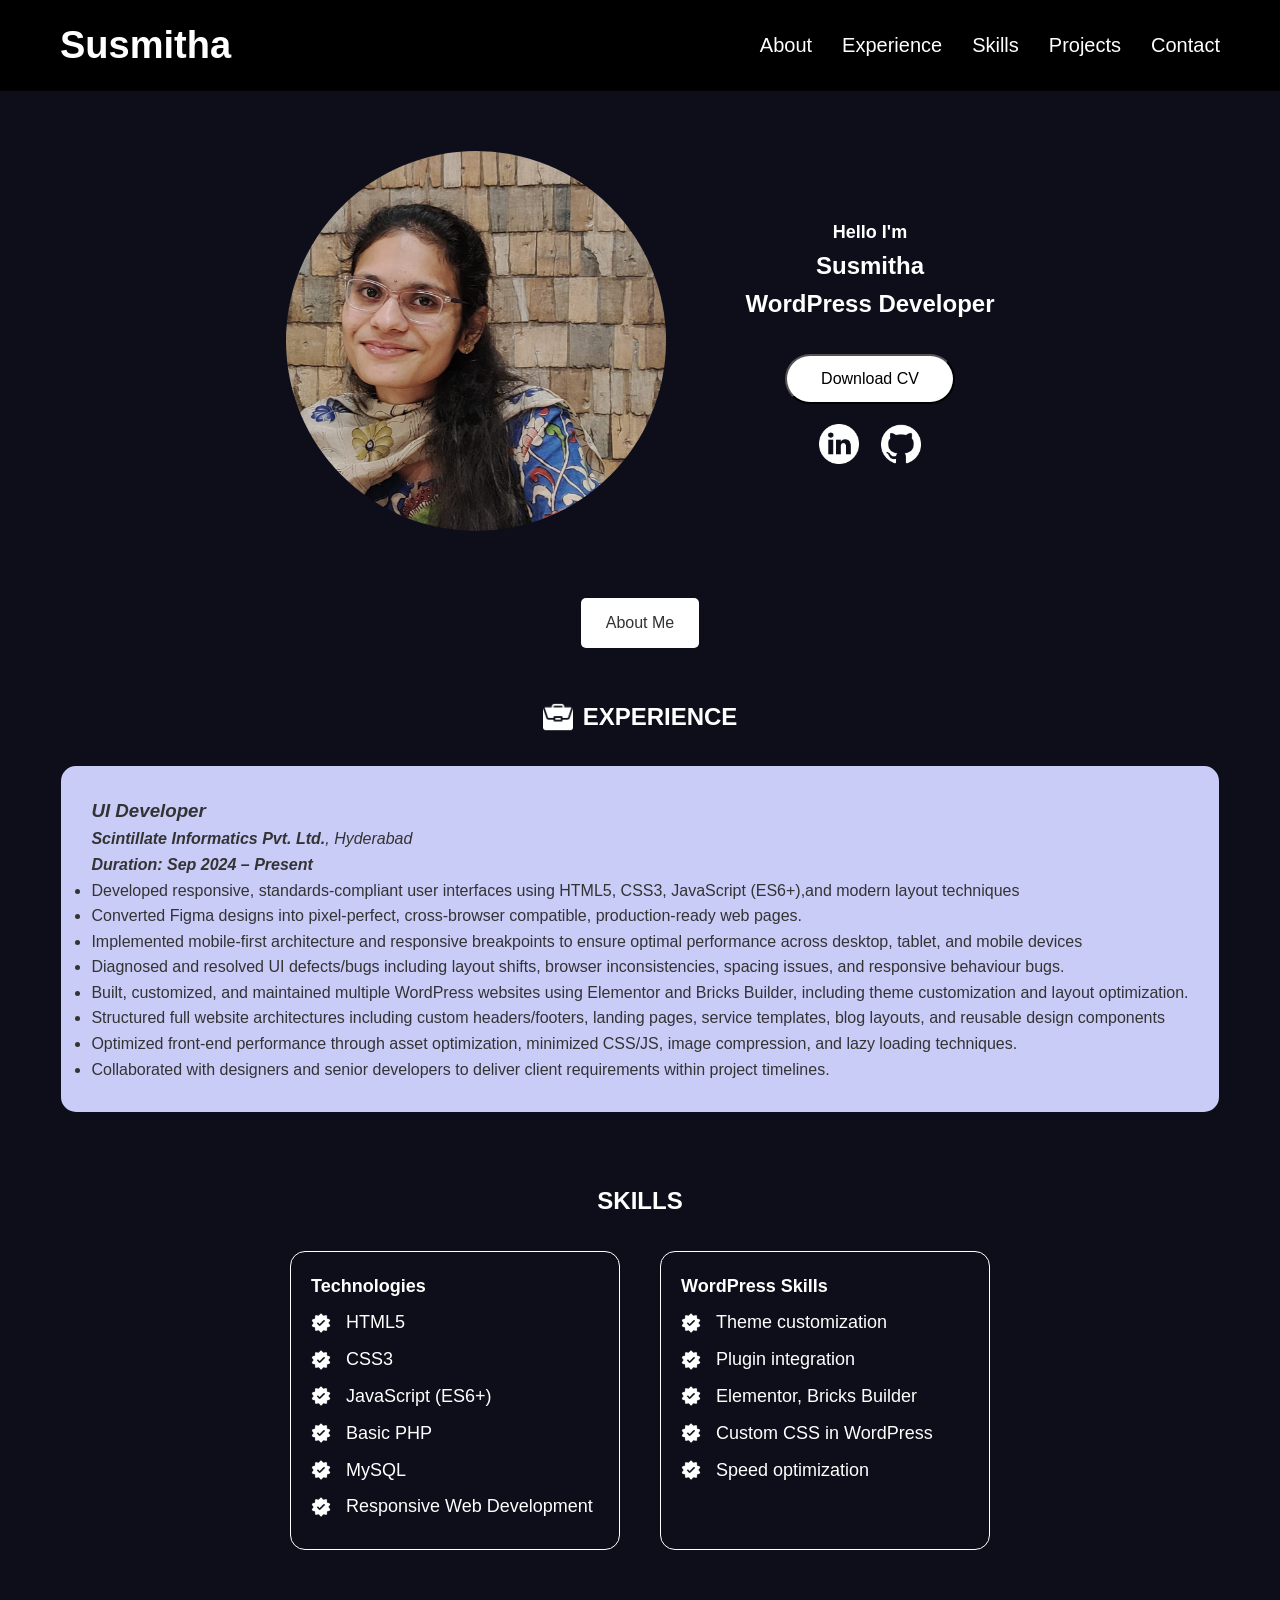
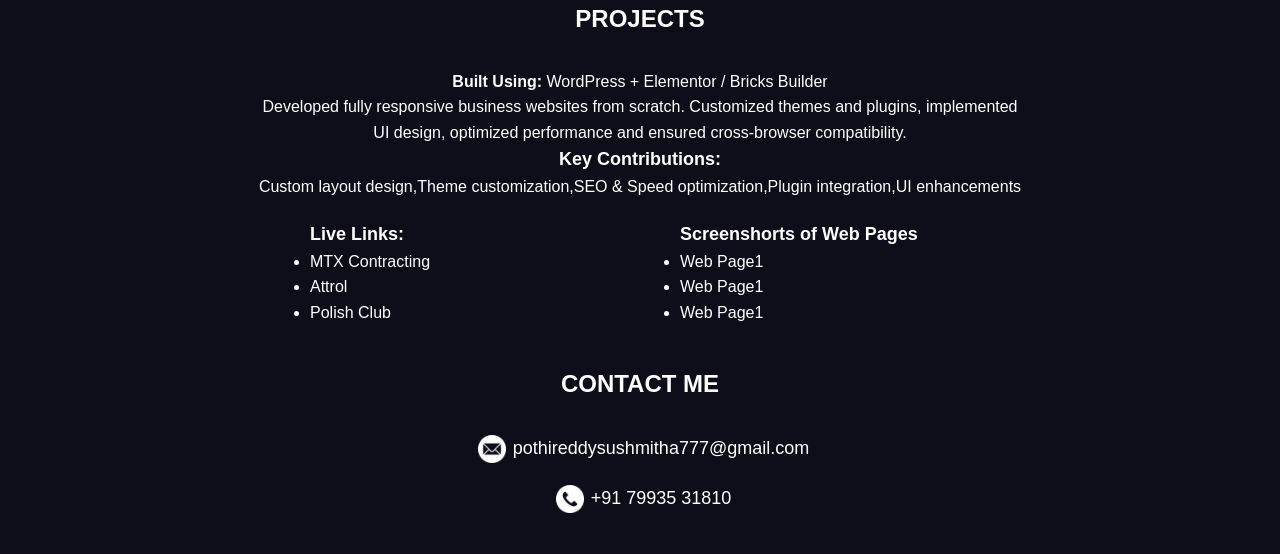
==== index.html @ b3b06418 "renamed to index" ====
<!DOCTYPE html>
<html lang="en">
<head>
    <meta charset="UTF-8">
    <title>Susmitha | Web Developer</title>
    <meta name="viewport" content="width=device-width, initial-scale=1.0">

    <!-- Google Font -->
    <link href="https://fonts.googleapis.com/css2?family=Poppins:wght@300;400;600;700&display=swap" rel="stylesheet">
    <link rel="stylesheet" href="style.css"/>
   
</head>
<body class="dark">

<header class="header">
        <div class="logo">Susmitha</div>
        <div class="hamburger" id="hamburger">
            <span></span>
            <span></span>
            <span></span>
        </div>

        <ul class="nav" id="navMenu" type="none">
            <li><a href="#about">About</a></li>
            <li><a href="#experience">Experience</a></li>
            <li><a href="#skillheading">Skills</a></li>
            <li><a href="#prjhead">Projects</a></li>
            <li><a href="#contact">Contact</a></li>
        </ul>

    </header>

<section class="hero">
        <div class="heroimg">
            <img id="heroimg" src="Images\Heroimg.jpg" alt="image of susmitha">
        </div>
        <div class="herocontent">
            <div class="herotext">
                <h4>Hello I'm</h4>
                <h1>Susmitha</h1>
                <h2>WordPress Developer</h2>
            </div>
            <div class="buttons">
                <a href="Images\P.Susmitha .pdf" target="new" download="">
                    <button class="btn1">Download CV</button>
                </a>
            </div>
            <div class="socialinfo">
                <a href="https://www.linkedin.com/in/sushmitha123456/" target="new">
                    <img class="social_icon" src="Images\linkedin.png" alt="linkedin-img">
                </a>
                <a href="https://github.com/marrivemulamahalakshmi" target="new">
                    <img class="social_icon" src="Images\github.png" alt="Github img">
                </a>
            </div>
        </div>
    </section>
    <section class="about-section">

    <!-- Clickable Text Styled Like Button -->
    <span id="aboutTrigger" class="btn-style">
        About Me
    </span>

    <!-- Hidden Paragraph -->
    <div id="aboutContent" class="about-box">
        <h2>About Me</h2>
        <p>
            WordPress Developer with 2 years of experience in frontend development and WordPress website
            development, specializing in responsive web design, mobile-first layouts, and cross-browser
            compatibility. Proficient in HTML5, CSS3, JavaScript (ES6), and WordPress page builders including
            Elementor and Bricks Builder. Experienced in converting Figma UI/UX designs into pixel-perfect,
            accessible, and performance-optimized web pages. Skilled in UI debugging, frontend performance
            optimization, and collaborating within Agile teams to deliver high-quality, user-centered digital
            solutions.
        </p>
    </div>
</section>

<section class="cards" id="experience">
        <div class="experiences">
            <h2 class="heading-with-icon">
                <img src="Images\portfolio.png" target="new" width="30" class="heading-icon">EXPERIENCE
            </h2>

            <div class="expCard">
                <h3><i>UI Developer</i></h3>
                <p><strong><i>Scintillate Informatics Pvt. Ltd.</i></strong><i>, Hyderabad</i></p>
                <p><strong><i>Duration: Sep 2024 – Present</i></strong></p>
                <ul>
                    <li>Developed responsive, standards-compliant user interfaces using HTML5, CSS3, JavaScript
(ES6+),and modern layout techniques </li>
                    <li>Converted Figma designs into pixel-perfect, cross-browser compatible, production-ready web
pages.</li>
                    <li>Implemented mobile-first architecture and responsive breakpoints to ensure optimal performance
                    across desktop, tablet, and mobile devices</li>
                    <li>Diagnosed and resolved UI defects/bugs including layout shifts, browser inconsistencies, spacing
issues, and responsive behaviour bugs.
</li>
                    <li>Built, customized, and maintained multiple WordPress websites using Elementor and Bricks
Builder, including theme customization and layout optimization.</li>
                    <li>Structured full website architectures including custom headers/footers, landing pages, service
templates, blog layouts, and reusable design components</li>
 <li>Optimized front-end performance through asset optimization, minimized CSS/JS, image
compression, and lazy loading techniques.</li>
<li>Collaborated with designers and senior developers to deliver client requirements within project
timelines.</li>
                </ul>
            </div>
        </div>
    </section>
    <section class="skillheading" id="skillheading">
        <h2>SKILLS</h2>
    </section>
    <section class="skills">
    
        <div class="part1">
            <h4>Technologies</h4>
            <div class="skil"><img src="Images\check.png" width="20"><p>HTML5</p></div>
            <div class="skil"><img src="Images\check.png" width="20"><p>CSS3</p></div>
            <div class="skil"><img src="Images\check.png" width="20"><p>JavaScript (ES6+)</p></div>
            <div class="skil"><img src="Images\check.png" width="20"><p>Basic PHP</p></div>
                        <div class="skil"><img src="Images\check.png" width="20"><p>MySQL</p></div>
            <div class="skil"><img src="Images\check.png" width="20"><p>Responsive Web Development</p></div>
        </div>

        <div class="part2">
            <h4>WordPress Skills</h4>
            <div class="skil"><img src="Images\check.png" width="20"><p>Theme customization</p></div>
            <div class="skil"><img src="Images\check.png" width="20"><p>Plugin integration</p></div>
            <div class="skil"><img src="Images\check.png" width="20"><p>Elementor, Bricks Builder</p></div>
            <div class="skil"><img src="Images\check.png" width="20"><p>Custom CSS in WordPress</p></div>
            <div class="skil"><img src="Images\check.png" width="20"><p>Speed optimization</p></div>
        </div>
    </section >
    <section class="projects">
        <h2>PROJECTS</h2>
    </section>
    <section class="about-section">
        <div></div>
    <div id="aboutContent" class="project-box">
         <p><strong>Built Using:</strong> WordPress + Elementor / Bricks Builder</p>

        <p>
            Developed fully responsive business websites from scratch.
            Customized themes and plugins, implemented UI design,
            optimized performance and ensured cross-browser compatibility.
        </p>

        <h4>Key Contributions:</h4> 
            <p>Custom layout design,Theme customization,SEO & Speed optimization,Plugin integration,UI enhancements</p>
        </div>
</section>
    <section class="skills">
        <div class="project_text1">
            <div >
            <h4>Live Links:</h4> 
                <ul >
                <li><a href="https://mtxcontracting.com.au/" target="new">MTX Contracting</a></li>
                <li><a href="https://attrol.com.au/" target="new">Attrol</a></li>
                <li><a href="https://polishclub.au/" target="new">Polish Club</a></li>
                </ul>
                </div>
        </div>
        <div class="project_text2">
             <h4>Screenshorts of Web Pages</h4> 
                <ul >
                <li><a href="Images\web_page1.jpg" target="new">Web Page1</a></li>
                <li><a href="Images\web_page2.jpg" target="new">Web Page1</li>
                <li><a href="Images\web_page3.jpg" target="new">Web Page1</a></li>
                </ul>
        </div>
        
        </section>
        </div>

    <section class="contact" id="contact">
        <h2>CONTACT ME</h2>
        <div class="socialinfo-footer">
            <div class="social-icon">
                <a href="mailto:pothireddysushmitha777@gmail.com" class="footerinfo">
                    <img class="footer-icon" src="Images\email.png" width="42">
                    <span>pothireddysushmitha777@gmail.com</span>
                </a>
            </div>
        </div>

        <div class="socialinfo-footer">
            <div class="social-icon">
                <a class="footerinfo">
                    <img class="footer-icon" src="Images\phone-call.png" width="42">
                    <span>+91 79935 31810</span>
                </a>
            </div>
        </div>
    </section>

</body>
</html>
---- style.css ----
*{
            margin:0;
            padding:0;
            box-sizing:border-box;
            font-family: 'Open sans', sans-serif;
        }
        body.dark .header {
            background: #000;
        }
        body
        {
            background: #0e0e1a;
            color:#fff;
            line-height:1.6;
        }

        header
        {
            display: flex;
            justify-content: space-between;
            align-items: center;
            padding: 15px 60px;
            position: sticky;
            top: 0;
            z-index: 1000;
        }
        .logo {
            font-size: 38px;
            font-weight: 600;
        }

        .nav {
            display: flex;
            gap: 30px;
        }
        a {
            color: #fff;
            text-decoration: none;
        }
        .nav a {
            font-size: 20px;
            text-decoration: none;
            color: #fff;
            transition: 0.3s;
        }

        .nav a:hover{
            text-decoration:underline;
        }
        .hero {
            display: flex;
            justify-content: center;
            align-items: center;
            gap: 80px;
            padding: 60px 30px;
            flex-wrap: wrap
        }
        #heroimg {
            width: 380px;
            height: 380px;
            border-radius: 50%;
            object-fit: cover;
        }
        .herocontent {
            text-align: center;
            max-width: 500px;
        }
        .herocontent {
            text-align: center;
            max-width: 500px;
        }
        .buttons {
            display: flex;
            justify-content: center;
            gap: 20px;
            margin-top: 15px;
        }
        .social_icon {
            display: inline;
            width: 40px;
            height: 40px;
        }
        .socialinfo {
            margin-top: 20px;
            display: flex;
            justify-content: center;
            gap: 22px;
        }
        body.dark .social_icon, body.dark .footer-icon, body.dark .skil img, body.dark .heading-icon {
            filter: brightness(0) invert(1);
        }
        .footer-icon{
            padding: 7px !important;
        }
        .about-section{
            display: flex;
            justify-content: center;  /* Horizontal center */
            align-items: center;      /* Vertical center */
            
        }
        .cards {
    display: flex;
    align-items: center !important;
    justify-content: center;
    flex-direction: column;
    gap: 30px;
    margin: 50px 0;
    flex-wrap: wrap;
}
.heading-with-icon {
    display: flex;
    justify-content: center;
    gap: 10px;
    align-items: center;
}
.expCard {
    padding: 30px;
    background: rgb(202,204,248);
    color: #333;
    width: auto;
    height: auto;
    border-radius: 15px;
    display: flex;
    flex-direction: column;
    align-items: flex-start;
    justify-content: flex-start;
    margin-bottom: 20px;
    margin-top: 20px;
    transition: 0.3s;
}
        .btn-style {
    display: inline-block;
    padding: 12px 25px;
    background-color: #fff;
    color: #333;
    cursor: pointer;
    border-radius: 5px;
    transition: 0.3s ease;
}
.btn-style:hover {
        background: rgb(202,204,248);
}
a:hover{
    text-decoration: underline;
}
h4{
    font-size: 18px;
}
.part1:hover, .part2:hover {
    transform: translateY(-5px);
}
.about-box {
    display: none;
    width: 60%;
    text-align:center;
    margin-top: 15px;
    padding: 20px;
    color: #fff;
    border-radius: 5px;
}
.project-box {
    width: 60%;
    text-align:center;
    
}
.project_text1, .project_text2{
    display: flex;
    flex-direction: column;
}
.project_text1, .project_text2 {
    
    width: 330px;
    padding: 20px;
    border-radius: 15px;
}
     .btn1
     {
            background: #fff;
            font-size: 16px;
            width: 170px;
            height: 50px;
            border-radius: 50px;
            cursor: pointer;
            transition: 0.3s;
    }
    .btn1:hover
    {
        background: rgb(202,204,248);
    }   
    .socialinfo-footer {
        display: flex;
        width: 350px;
        height: 30px;
        border-radius: 30px;
        padding: 15px;
        justify-content: center;
        align-items: center;
        gap: 20px;
        margin: auto;
        margin-top: 20px;
}
h2
{
    text-align:center;
    margin-bottom:30px;
    color:#fff;
}
.skills 
{
    display: flex;
    justify-content: center;
    gap: 40px;
    flex-wrap: wrap;
}
.part1, .part2 {
    border: 1px solid #fff;
    width: 330px;
    padding: 20px;
    border-radius: 15px;
    transition: transform 0.3s ease;  

}
.skillheading{
    text-align: center;
}
.skil
{
    display: flex;
    align-items: center;
    gap: 15px;
    font-size: 18px;
    margin: 8px 0;
}         
    .projectsCard {
    display: flex;
    justify-content: center;
}
.projects {
    text-align: center;
    padding-top: 50px;
}
    .firstproject {
    margin-bottom: 40px;
    padding: 30px;
    background: #1f1f34;
    width: auto;
    height: auto;
    border-radius: 15px;
    display: flex;
    flex-direction: column;
    align-items: flex-start;
    justify-content: flex-start;
    margin-bottom: 20px;
    margin-top: 20px;
    transition: 0.3s;
}
.contact {
    padding: 20px 30px 40px 30px;
    text-align: center;
}

.social-icon a {
    display: flex;
    align-items: center;
    text-decoration: none;
    font-size: 18px;
}
    @media(max-width:768px)
    {
            section{
                padding:40px 5%;
            }
    }
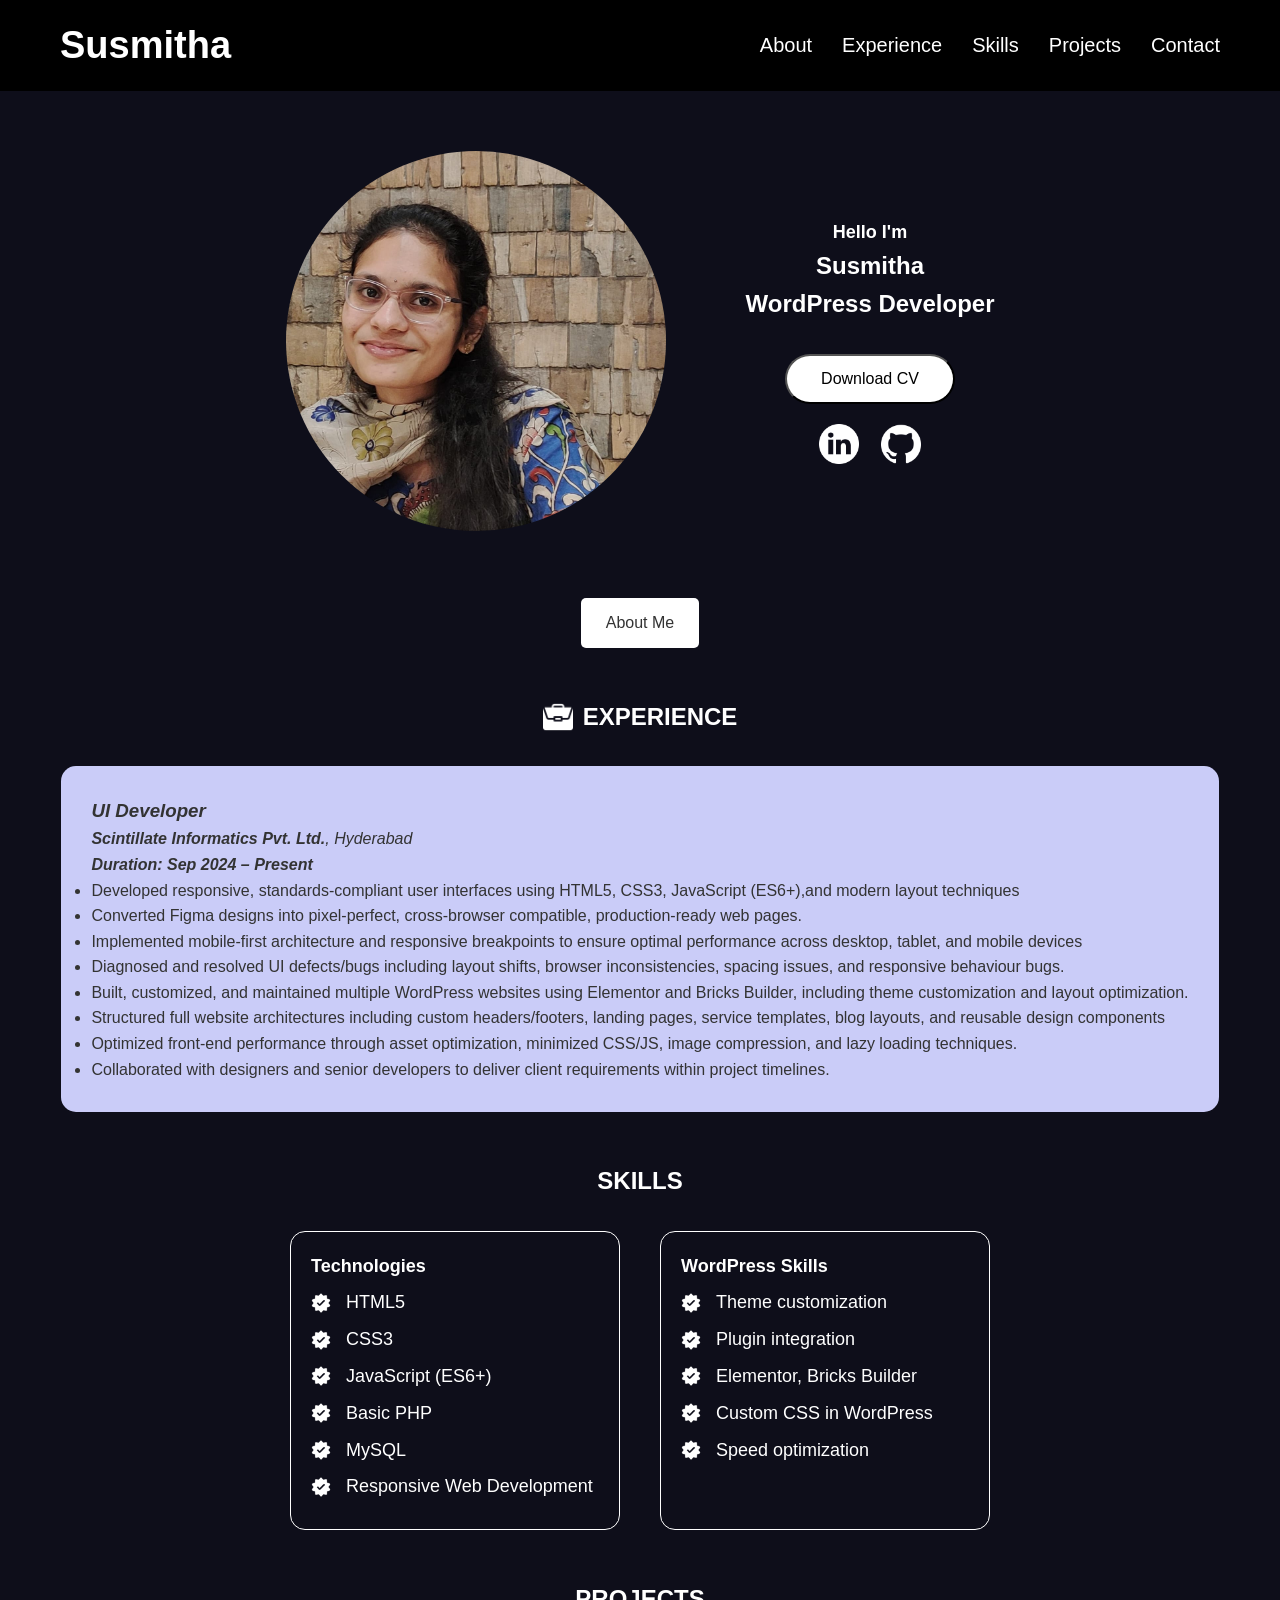
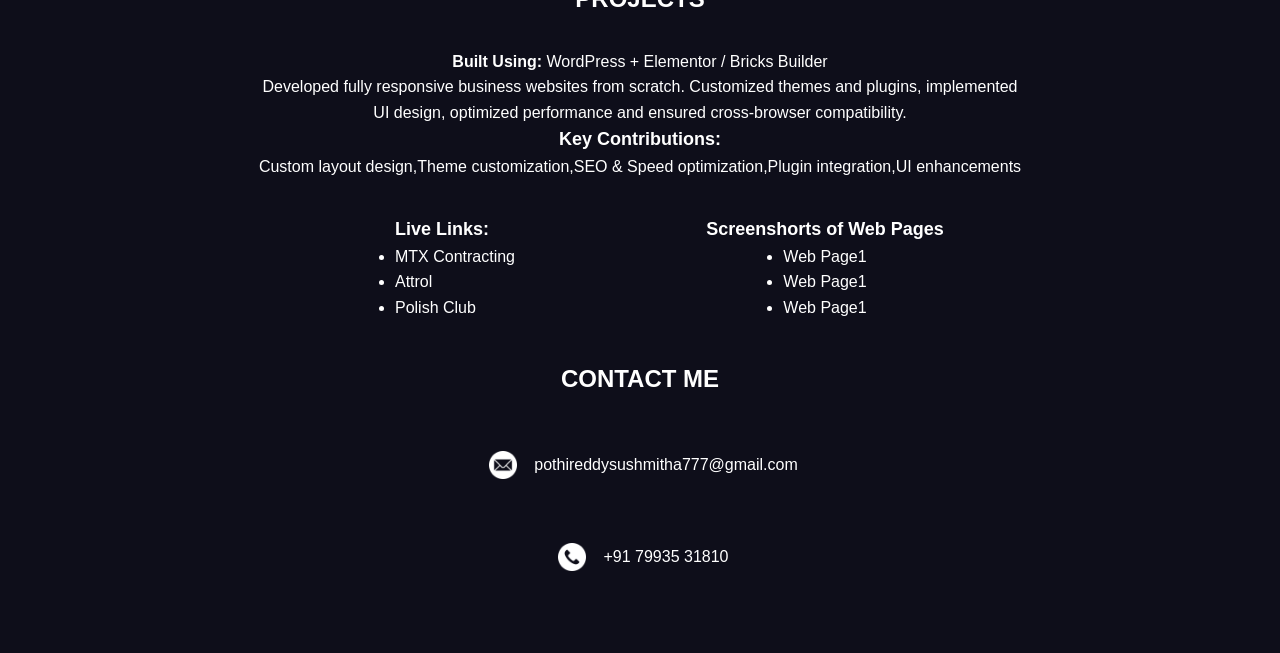
==== commit e79e345d: "updated mobile responsive contact section" ====
--- a/index.html
+++ b/index.html
@@ -194,6 +194,13 @@
             </div>
         </div>
     </section>
-
+<script>
+const hamburger = document.getElementById("hamburger");
+const navMenu = document.getElementById("navMenu");
+
+hamburger.addEventListener("click", () => {
+    navMenu.classList.toggle("active");
+});
+</script>
 </body>
 </html>
--- a/style.css
+++ b/style.css
@@ -124,8 +124,7 @@
     flex-direction: column;
     align-items: flex-start;
     justify-content: flex-start;
-    margin-bottom: 20px;
-    margin-top: 20px;
+   
     transition: 0.3s;
 }
         .btn-style {
@@ -172,6 +171,8 @@
     width: 330px;
     padding: 20px;
     border-radius: 15px;
+     margin-top: 15px;
+     align-items: center;
 }
      .btn1
      {
@@ -188,16 +189,15 @@
         background: rgb(202,204,248);
     }   
     .socialinfo-footer {
-        display: flex;
-        width: 350px;
-        height: 30px;
-        border-radius: 30px;
-        padding: 15px;
-        justify-content: center;
-        align-items: center;
-        gap: 20px;
-        margin: auto;
-        margin-top: 20px;
+    display: flex;
+    width: 90%;
+    max-width: 350px;
+    border-radius: 30px;
+    padding: 15px;
+    justify-content: center;
+    align-items: center;
+    gap: 10px;
+    margin: 20px auto;
 }
 h2
 {
@@ -262,12 +262,118 @@
 .social-icon a {
     display: flex;
     align-items: center;
-    text-decoration: none;
-    font-size: 18px;
+    gap: 10px;
+    flex-wrap: wrap;
+    word-break: break-word;
+    text-align: center;
 }
     @media(max-width:768px)
     {
             section{
                 padding:40px 5%;
             }
-    }+           
+             header {
+        padding: 15px 20px;
+    }
+
+    .nav {
+        position: absolute;
+        top: 70px;
+        right: 0;
+        background: #1f1f34;
+        width: 100%;
+        flex-direction: column;
+        align-items: center;
+        display: none;
+        padding: 20px 0;
+    }
+
+    .nav.active {
+        display: flex;
+    }
+
+    .nav li {
+        margin: 10px 0;
+    }
+     .hamburger {
+         display: flex;
+    flex-direction: column;
+    cursor: pointer;
+    gap: 5px;
+}
+.hamburger span {
+    width: 25px;
+    height: 3px;
+    background: #fff;
+}
+}
+
+@media (max-width: 768px) {
+    .contact {
+    padding: 40px 30px 40px 30px;
+    text-align: center;
+}
+    .cards, .skills {
+    padding: 0px 5%;
+    gap: 30px ;
+    margin: 0px 0; 
+
+}
+.projects{
+    padding: 40px 0px 0px;
+}
+.project_text1, .project_text2 {
+    
+    padding: 0px 20px;
+
+}
+.about-section{
+    padding-top: 0px ;
+
+}
+.skillheading{
+padding: 40px  5% 0px ;
+}
+    .hero {
+        gap:30px;
+padding: 40px 30px;
+}
+    .socialinfo-footer {
+        padding: 0%;
+        margin: 0px auto;
+        width: 95%;
+    }
+
+    .social-icon a {
+        flex-direction: column;
+    }
+
+    #heroimg {
+        width: 250px;
+        height: 250px;
+    }
+
+    .herocontent h1 {
+        font-size: 28px;
+    }
+
+    .herocontent h2 {
+        font-size: 20px;
+    }
+     .skills {
+        flex-direction: column;
+        align-items: center;
+    }
+    .project-box {
+        width: 100%;
+    }
+     .expCard {
+        width: 100%;
+        padding: 20px;
+    }
+
+    .expCard ul {
+        padding-left: 20px;
+    }
+}
